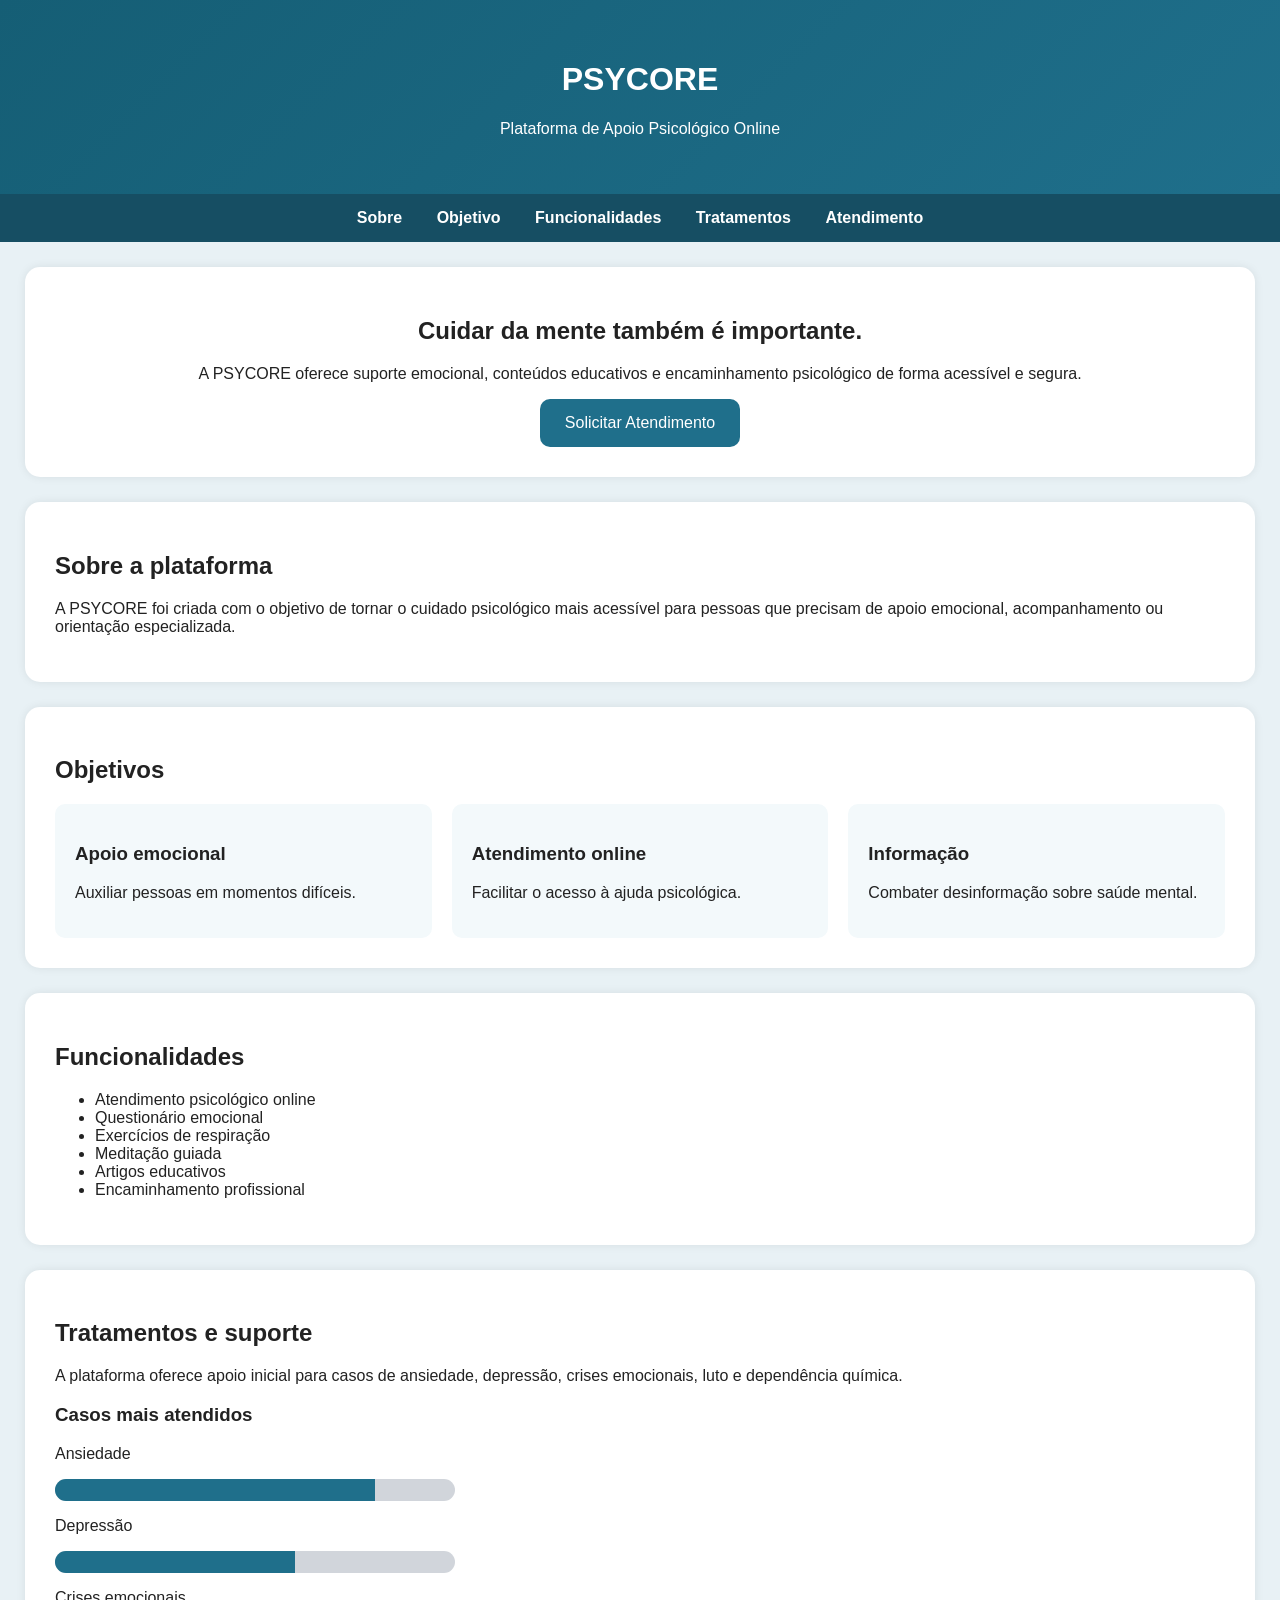
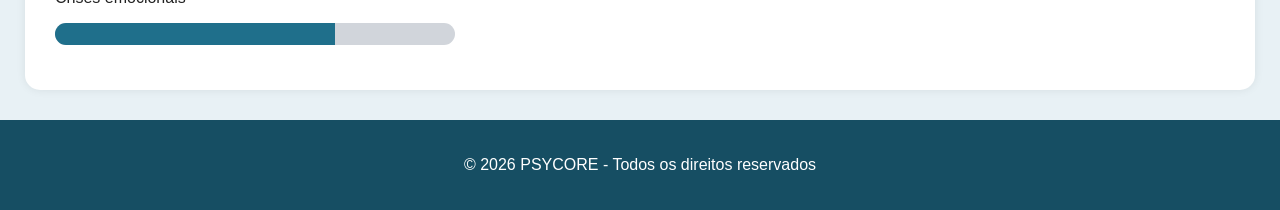
==== index.html @ dd737c74 "Add files via upload" ====
<!DOCTYPE html>
<html lang="pt-br">

<head>
    <meta charset="UTF-8">
    <meta name="viewport" content="width=device-width, initial-scale=1.0">
    <title>PSYCORE</title>
    <link rel="stylesheet" href="style.css">
</head>

<body>

    <header>
        <h1>PSYCORE</h1>
        <p>Plataforma de Apoio Psicológico Online</p>
    </header>

    <nav>
        <a href="#sobre">Sobre</a>
        <a href="#objetivo">Objetivo</a>
        <a href="#funcionalidades">Funcionalidades</a>
        <a href="#tratamentos">Tratamentos</a>
        <a href="atendimento.html">Atendimento</a>
    </nav>

    <section id="hero">
        <h2>Cuidar da mente também é importante.</h2>

        <p>
            A PSYCORE oferece suporte emocional, conteúdos educativos
            e encaminhamento psicológico de forma acessível e segura.
        </p>

        <a href="atendimento.html">
            <button>Solicitar Atendimento</button>
        </a>
    </section>

    <section id="sobre">

        <h2>Sobre a plataforma</h2>

        <p>
            A PSYCORE foi criada com o objetivo de tornar o cuidado psicológico
            mais acessível para pessoas que precisam de apoio emocional,
            acompanhamento ou orientação especializada.
        </p>

    </section>

    <section id="objetivo">

        <h2>Objetivos</h2>

        <div class="cards">

            <div class="card">
                <h3>Apoio emocional</h3>
                <p>Auxiliar pessoas em momentos difíceis.</p>
            </div>

            <div class="card">
                <h3>Atendimento online</h3>
                <p>Facilitar o acesso à ajuda psicológica.</p>
            </div>

            <div class="card">
                <h3>Informação</h3>
                <p>Combater desinformação sobre saúde mental.</p>
            </div>

        </div>

    </section>

    <section id="funcionalidades">

        <h2>Funcionalidades</h2>

        <ul>
            <li>Atendimento psicológico online</li>
            <li>Questionário emocional</li>
            <li>Exercícios de respiração</li>
            <li>Meditação guiada</li>
            <li>Artigos educativos</li>
            <li>Encaminhamento profissional</li>
        </ul>

    </section>

    <section id="tratamentos">

        <h2>Tratamentos e suporte</h2>

        <p>
            A plataforma oferece apoio inicial para casos de ansiedade,
            depressão, crises emocionais, luto e dependência química.
        </p>

        <div class="grafico">

            <h3>Casos mais atendidos</h3>

            <p>Ansiedade</p>
            <div class="barra">
                <div class="valor ansiedade"></div>
            </div>

            <p>Depressão</p>
            <div class="barra">
                <div class="valor depressao"></div>
            </div>

            <p>Crises emocionais</p>
            <div class="barra">
                <div class="valor crise"></div>
            </div>

        </div>

    </section>

    <footer>
        <p>© 2026 PSYCORE - Todos os direitos reservados</p>
    </footer>

</body>

</html>
---- style.css ----
body{
    margin: 0;
    font-family: Arial, Helvetica, sans-serif;
    background-color: #e8f1f5;
    color: #222;
}

header{
    background: linear-gradient(135deg, #155e75, #1f6f8b);
    color: white;
    text-align: center;
    padding: 40px;
}

nav{
    background-color: #164e63;
    padding: 15px;
    text-align: center;
}

nav a{
    color: white;
    text-decoration: none;
    margin: 15px;
    font-weight: bold;
    transition: 0.3s;
}

nav a:hover{
    color: #9be7ff;
}

section{
    background-color: white;
    margin: 25px;
    padding: 30px;
    border-radius: 15px;
    box-shadow: 0 0 10px rgba(0,0,0,0.08);
}

#hero{
    text-align: center;
}

button{
    background-color: #1f6f8b;
    color: white;
    border: none;
    padding: 15px 25px;
    border-radius: 10px;
    cursor: pointer;
    font-size: 16px;
    transition: 0.3s;
}

button:hover{
    background-color: #155e75;
}

.cards{
    display: flex;
    gap: 20px;
    flex-wrap: wrap;
}

.card{
    background-color: #f3f9fb;
    padding: 20px;
    border-radius: 10px;
    flex: 1;
    min-width: 200px;
}

.barra{
    width: 100%;
    max-width: 400px;
    height: 22px;
    background-color: #d1d5db;
    border-radius: 20px;
    overflow: hidden;
    margin-bottom: 15px;
}

.valor{
    height: 100%;
    background-color: #1f6f8b;
}

.ansiedade{
    width: 80%;
}

.depressao{
    width: 60%;
}

.crise{
    width: 70%;
}

footer{
    background-color: #164e63;
    color: white;
    text-align: center;
    padding: 20px;
    margin-top: 30px;
}
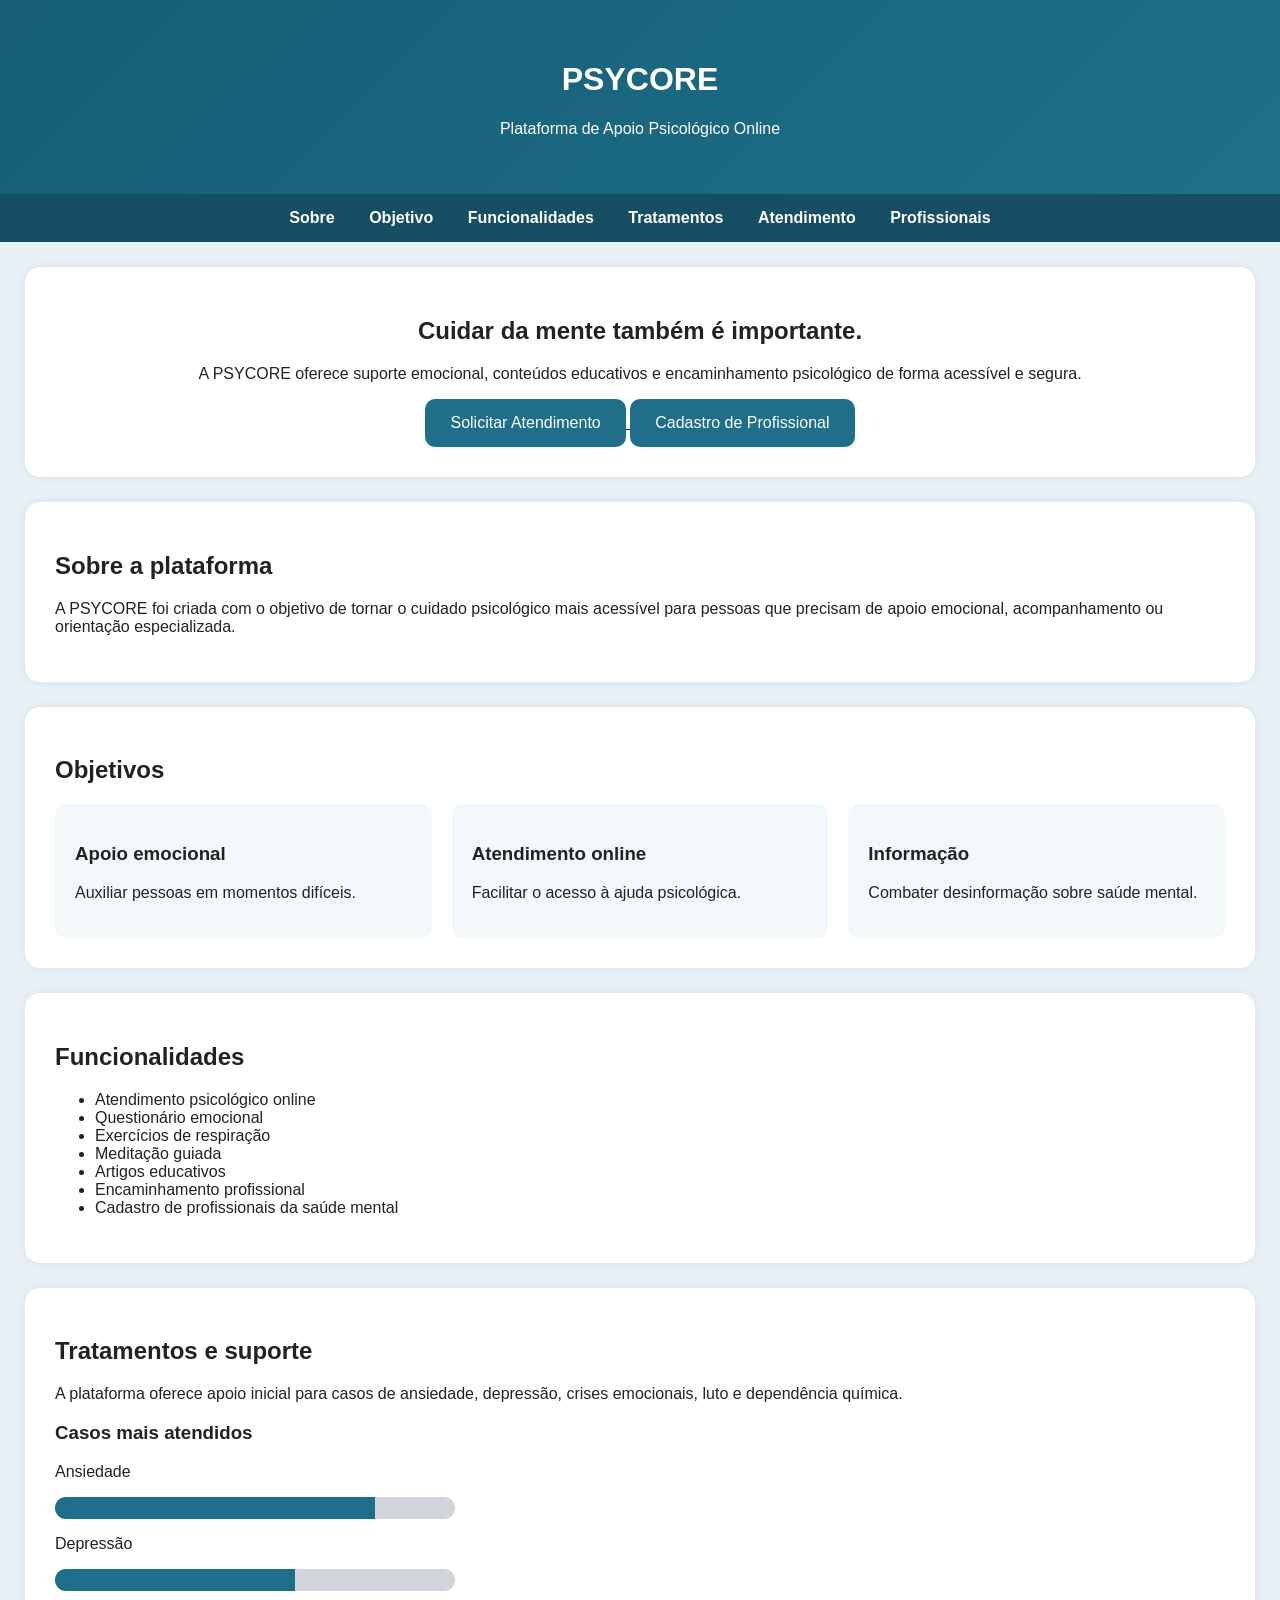
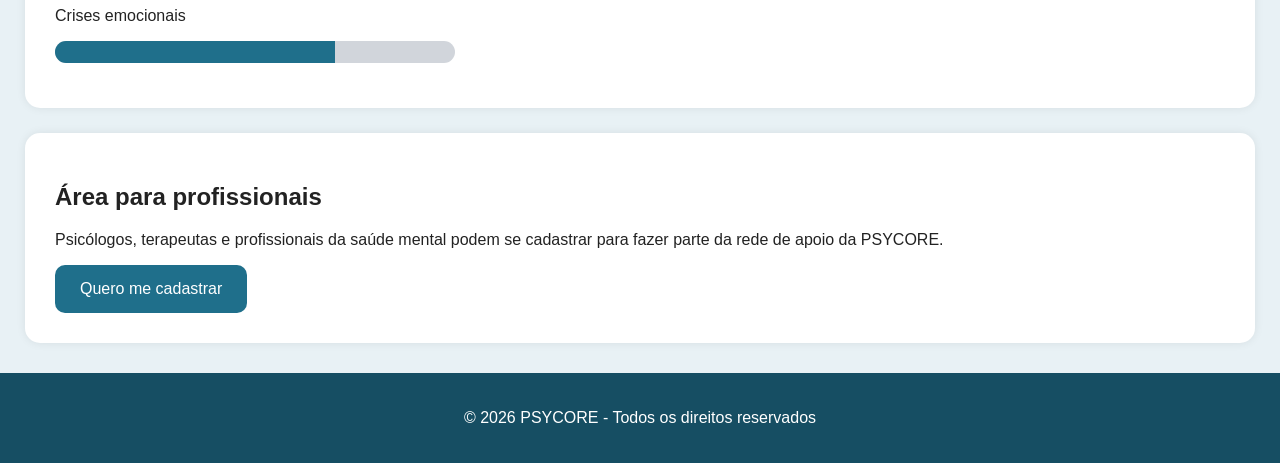
==== commit 4257c2f3: "Update index.html" ====
--- a/index.html
+++ b/index.html
@@ -21,6 +21,7 @@
         <a href="#funcionalidades">Funcionalidades</a>
         <a href="#tratamentos">Tratamentos</a>
         <a href="atendimento.html">Atendimento</a>
+        <a href="profissional.html">Profissionais</a>
     </nav>
 
     <section id="hero">
@@ -31,9 +32,15 @@
             e encaminhamento psicológico de forma acessível e segura.
         </p>
 
-        <a href="atendimento.html">
-            <button>Solicitar Atendimento</button>
-        </a>
+        <div class="botoes-hero">
+            <a href="atendimento.html">
+                <button>Solicitar Atendimento</button>
+            </a>
+
+            <a href="profissional.html">
+                <button class="botao-secundario">Cadastro de Profissional</button>
+            </a>
+        </div>
     </section>
 
     <section id="sobre">
@@ -84,6 +91,7 @@
             <li>Meditação guiada</li>
             <li>Artigos educativos</li>
             <li>Encaminhamento profissional</li>
+            <li>Cadastro de profissionais da saúde mental</li>
         </ul>
 
     </section>
@@ -120,10 +128,25 @@
 
     </section>
 
+    <section id="profissionais">
+
+        <h2>Área para profissionais</h2>
+
+        <p>
+            Psicólogos, terapeutas e profissionais da saúde mental podem se cadastrar
+            para fazer parte da rede de apoio da PSYCORE.
+        </p>
+
+        <a href="profissional.html">
+            <button>Quero me cadastrar</button>
+        </a>
+
+    </section>
+
     <footer>
         <p>© 2026 PSYCORE - Todos os direitos reservados</p>
     </footer>
 
 </body>
 
-</html>+</html>
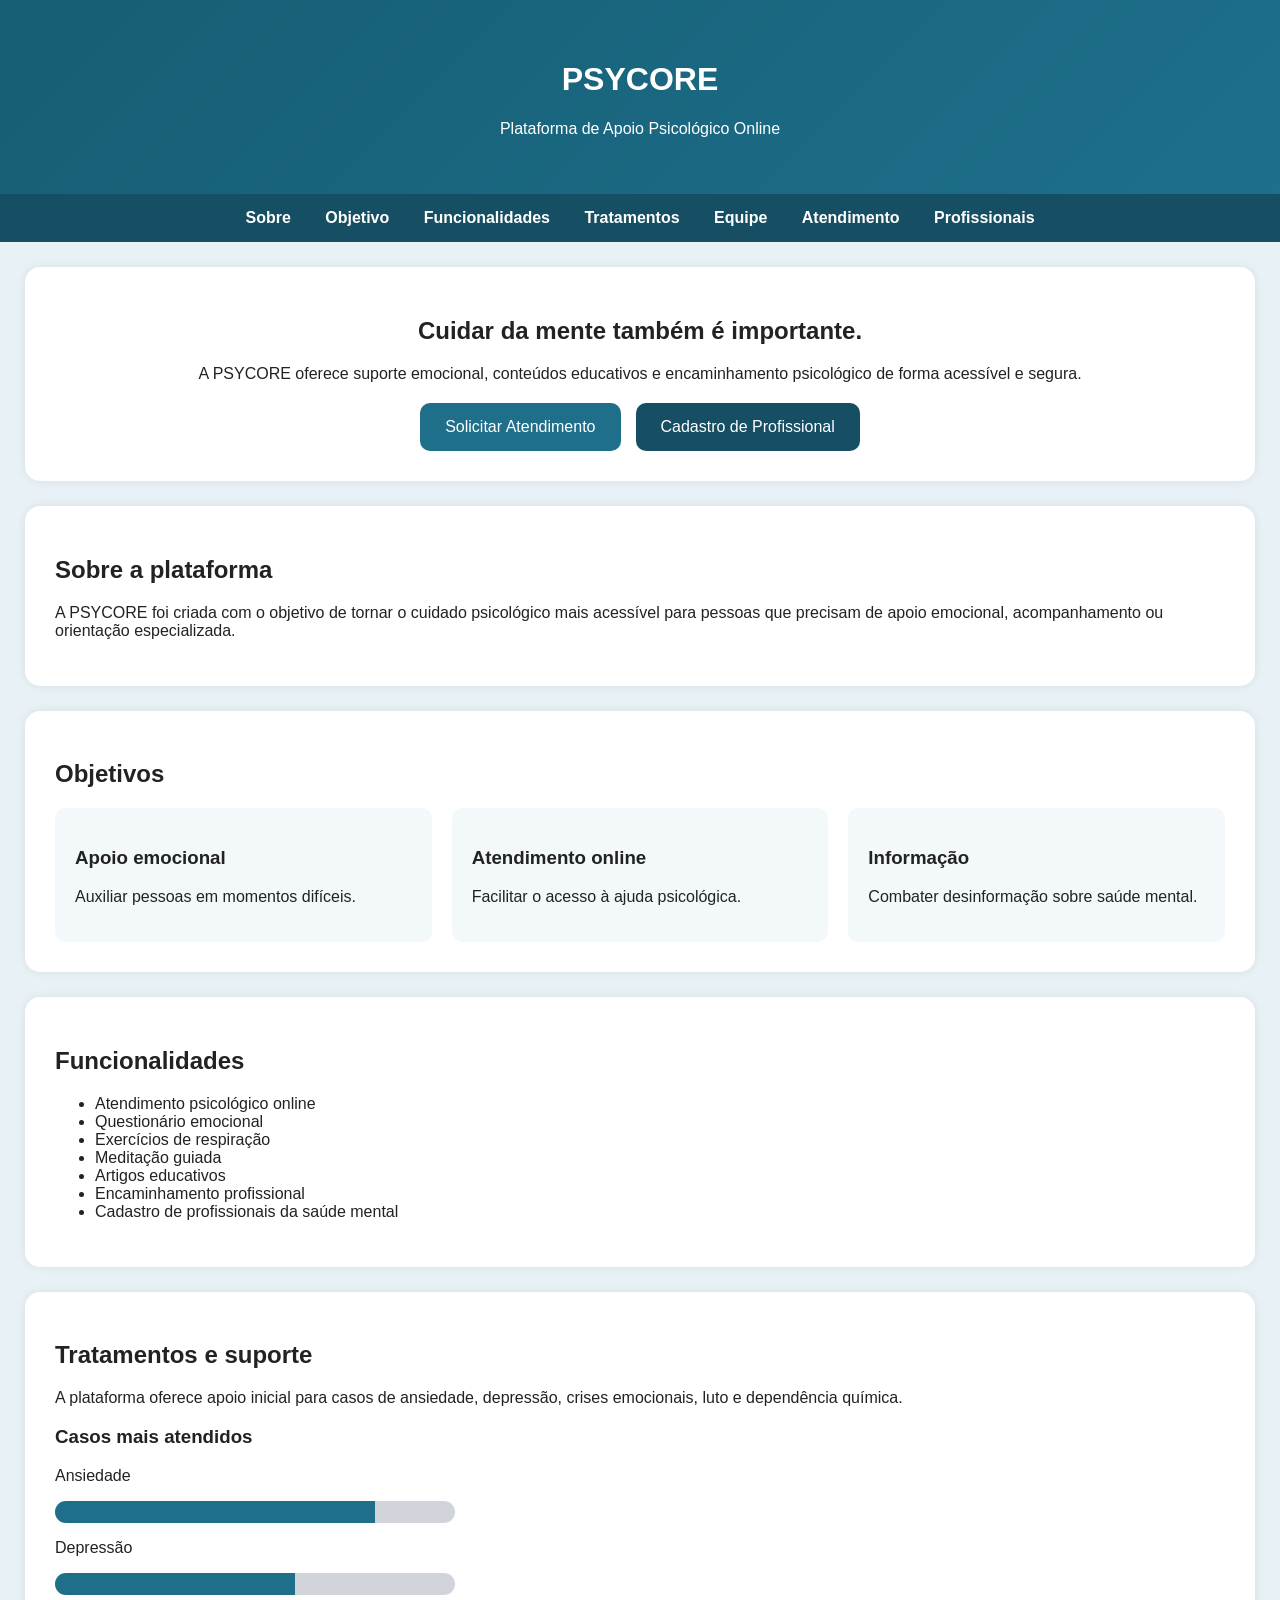
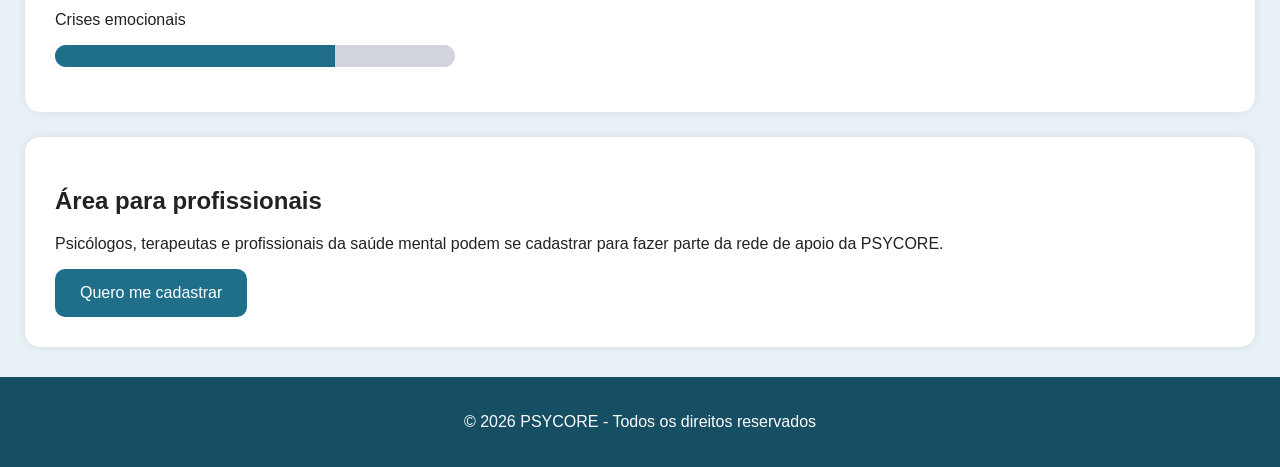
==== commit 4e305189: "Modify index.html with new navigation and content Updated the navigation links and added a new secti" ====
--- a/index.html
+++ b/index.html
@@ -20,6 +20,7 @@
         <a href="#objetivo">Objetivo</a>
         <a href="#funcionalidades">Funcionalidades</a>
         <a href="#tratamentos">Tratamentos</a>
+        <a href="Equipe.html">Equipe</a>
         <a href="atendimento.html">Atendimento</a>
         <a href="profissional.html">Profissionais</a>
     </nav>
--- a/style.css
+++ b/style.css
@@ -57,6 +57,22 @@
     background-color: #155e75;
 }
 
+.botoes-hero{
+    display: flex;
+    justify-content: center;
+    gap: 15px;
+    flex-wrap: wrap;
+    margin-top: 20px;
+}
+
+.botao-secundario{
+    background-color: #164e63;
+}
+
+.botao-secundario:hover{
+    background-color: #0f3a4a;
+}
+
 .cards{
     display: flex;
     gap: 20px;
@@ -104,4 +120,4 @@
     text-align: center;
     padding: 20px;
     margin-top: 30px;
-}+}
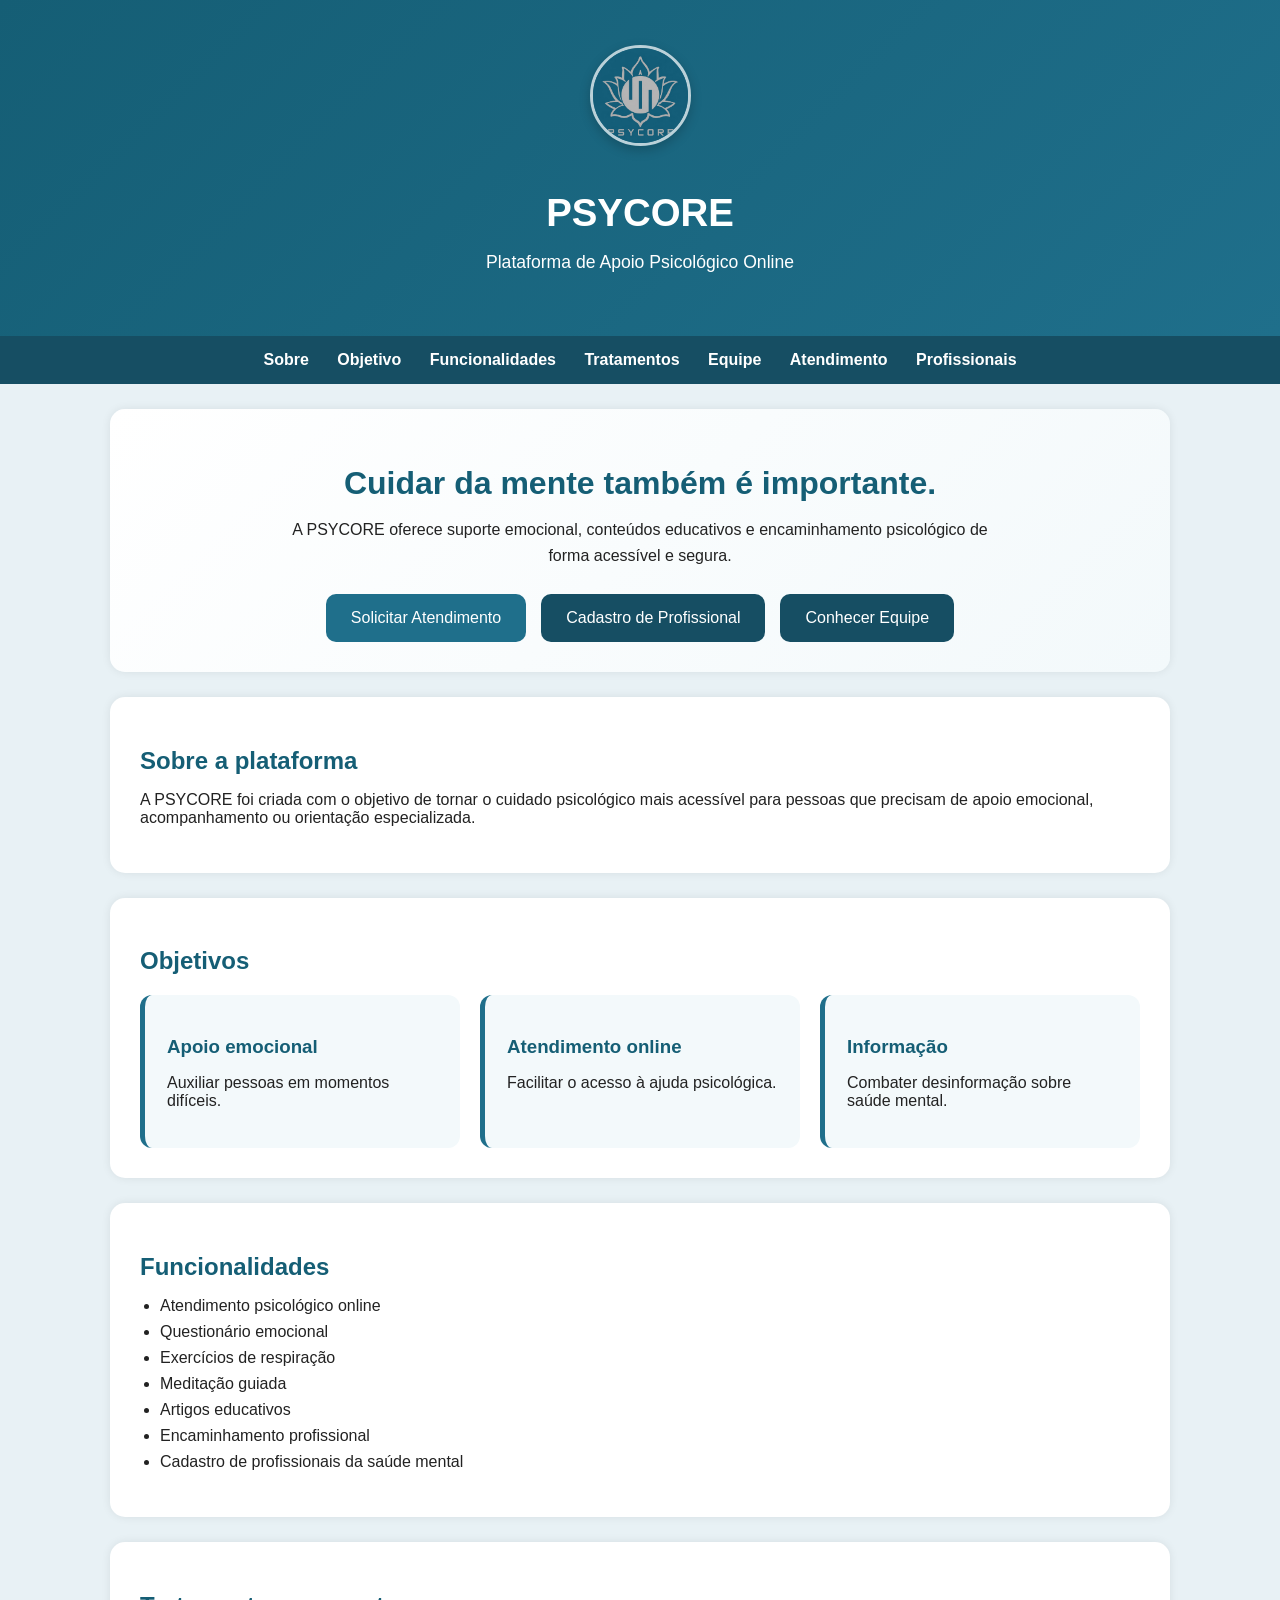
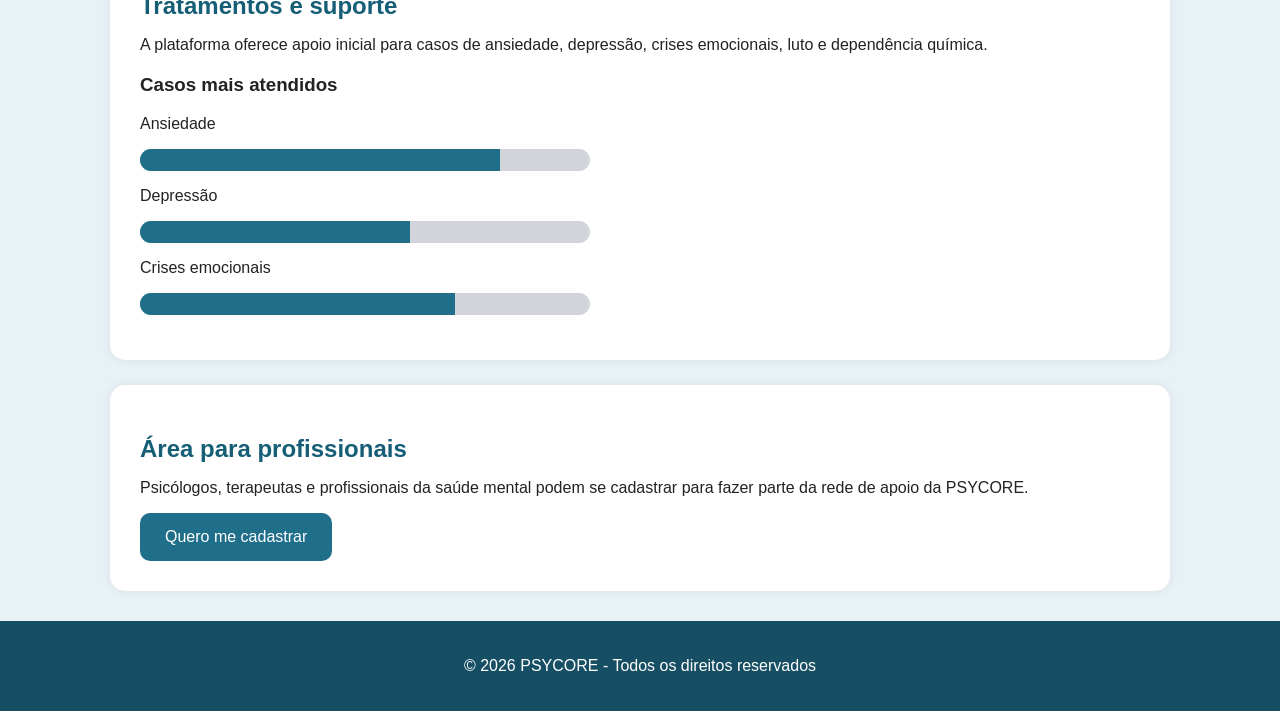
==== commit 798cdece: "Update index.html" ====
--- a/index.html
+++ b/index.html
@@ -10,143 +10,134 @@
 
 <body>
 
-    <header>
-        <h1>PSYCORE</h1>
-        <p>Plataforma de Apoio Psicológico Online</p>
-    </header>
+<header>
+    <img src="logo.png" alt="Logo da PSYCORE" class="logo-header">
+    <h1>PSYCORE</h1>
+    <p>Plataforma de Apoio Psicológico Online</p>
+</header>
 
-    <nav>
-        <a href="#sobre">Sobre</a>
-        <a href="#objetivo">Objetivo</a>
-        <a href="#funcionalidades">Funcionalidades</a>
-        <a href="#tratamentos">Tratamentos</a>
-        <a href="Equipe.html">Equipe</a>
-        <a href="atendimento.html">Atendimento</a>
-        <a href="profissional.html">Profissionais</a>
-    </nav>
+<nav>
+    <a href="#sobre">Sobre</a>
+    <a href="#objetivo">Objetivo</a>
+    <a href="#funcionalidades">Funcionalidades</a>
+    <a href="#tratamentos">Tratamentos</a>
+    <a href="Equipe.html">Equipe</a>
+    <a href="atendimento.html">Atendimento</a>
+    <a href="profissional.html">Profissionais</a>
+</nav>
 
-    <section id="hero">
-        <h2>Cuidar da mente também é importante.</h2>
+<section id="hero">
+    <h2>Cuidar da mente também é importante.</h2>
 
-        <p>
-            A PSYCORE oferece suporte emocional, conteúdos educativos
-            e encaminhamento psicológico de forma acessível e segura.
-        </p>
+    <p>
+        A PSYCORE oferece suporte emocional, conteúdos educativos
+        e encaminhamento psicológico de forma acessível e segura.
+    </p>
 
-        <div class="botoes-hero">
-            <a href="atendimento.html">
-                <button>Solicitar Atendimento</button>
-            </a>
+    <div class="botoes-hero">
+        <a href="atendimento.html">
+            <button>Solicitar Atendimento</button>
+        </a>
 
-            <a href="profissional.html">
-                <button class="botao-secundario">Cadastro de Profissional</button>
-            </a>
-        </div>
-    </section>
+        <a href="profissional.html">
+            <button class="botao-secundario">Cadastro de Profissional</button>
+        </a>
 
-    <section id="sobre">
+        <a href="Equipe.html">
+            <button class="botao-secundario">Conhecer Equipe</button>
+        </a>
+    </div>
+</section>
 
-        <h2>Sobre a plataforma</h2>
+<section id="sobre">
+    <h2>Sobre a plataforma</h2>
 
-        <p>
-            A PSYCORE foi criada com o objetivo de tornar o cuidado psicológico
-            mais acessível para pessoas que precisam de apoio emocional,
-            acompanhamento ou orientação especializada.
-        </p>
+    <p>
+        A PSYCORE foi criada com o objetivo de tornar o cuidado psicológico
+        mais acessível para pessoas que precisam de apoio emocional,
+        acompanhamento ou orientação especializada.
+    </p>
+</section>
 
-    </section>
+<section id="objetivo">
+    <h2>Objetivos</h2>
 
-    <section id="objetivo">
-
-        <h2>Objetivos</h2>
-
-        <div class="cards">
-
-            <div class="card">
-                <h3>Apoio emocional</h3>
-                <p>Auxiliar pessoas em momentos difíceis.</p>
-            </div>
-
-            <div class="card">
-                <h3>Atendimento online</h3>
-                <p>Facilitar o acesso à ajuda psicológica.</p>
-            </div>
-
-            <div class="card">
-                <h3>Informação</h3>
-                <p>Combater desinformação sobre saúde mental.</p>
-            </div>
-
+    <div class="cards">
+        <div class="card">
+            <h3>Apoio emocional</h3>
+            <p>Auxiliar pessoas em momentos difíceis.</p>
         </div>
 
-    </section>
-
-    <section id="funcionalidades">
-
-        <h2>Funcionalidades</h2>
-
-        <ul>
-            <li>Atendimento psicológico online</li>
-            <li>Questionário emocional</li>
-            <li>Exercícios de respiração</li>
-            <li>Meditação guiada</li>
-            <li>Artigos educativos</li>
-            <li>Encaminhamento profissional</li>
-            <li>Cadastro de profissionais da saúde mental</li>
-        </ul>
-
-    </section>
-
-    <section id="tratamentos">
-
-        <h2>Tratamentos e suporte</h2>
-
-        <p>
-            A plataforma oferece apoio inicial para casos de ansiedade,
-            depressão, crises emocionais, luto e dependência química.
-        </p>
-
-        <div class="grafico">
-
-            <h3>Casos mais atendidos</h3>
-
-            <p>Ansiedade</p>
-            <div class="barra">
-                <div class="valor ansiedade"></div>
-            </div>
-
-            <p>Depressão</p>
-            <div class="barra">
-                <div class="valor depressao"></div>
-            </div>
-
-            <p>Crises emocionais</p>
-            <div class="barra">
-                <div class="valor crise"></div>
-            </div>
-
+        <div class="card">
+            <h3>Atendimento online</h3>
+            <p>Facilitar o acesso à ajuda psicológica.</p>
         </div>
 
-    </section>
+        <div class="card">
+            <h3>Informação</h3>
+            <p>Combater desinformação sobre saúde mental.</p>
+        </div>
+    </div>
+</section>
 
-    <section id="profissionais">
+<section id="funcionalidades">
+    <h2>Funcionalidades</h2>
 
-        <h2>Área para profissionais</h2>
+    <ul>
+        <li>Atendimento psicológico online</li>
+        <li>Questionário emocional</li>
+        <li>Exercícios de respiração</li>
+        <li>Meditação guiada</li>
+        <li>Artigos educativos</li>
+        <li>Encaminhamento profissional</li>
+        <li>Cadastro de profissionais da saúde mental</li>
+    </ul>
+</section>
 
-        <p>
-            Psicólogos, terapeutas e profissionais da saúde mental podem se cadastrar
-            para fazer parte da rede de apoio da PSYCORE.
-        </p>
+<section id="tratamentos">
+    <h2>Tratamentos e suporte</h2>
 
-        <a href="profissional.html">
-            <button>Quero me cadastrar</button>
-        </a>
+    <p>
+        A plataforma oferece apoio inicial para casos de ansiedade,
+        depressão, crises emocionais, luto e dependência química.
+    </p>
 
-    </section>
+    <div class="grafico">
+        <h3>Casos mais atendidos</h3>
 
-    <footer>
-        <p>© 2026 PSYCORE - Todos os direitos reservados</p>
-    </footer>
+        <p>Ansiedade</p>
+        <div class="barra">
+            <div class="valor ansiedade"></div>
+        </div>
+
+        <p>Depressão</p>
+        <div class="barra">
+            <div class="valor depressao"></div>
+        </div>
+
+        <p>Crises emocionais</p>
+        <div class="barra">
+            <div class="valor crise"></div>
+        </div>
+    </div>
+</section>
+
+<section id="profissionais">
+    <h2>Área para profissionais</h2>
+
+    <p>
+        Psicólogos, terapeutas e profissionais da saúde mental podem se cadastrar
+        para fazer parte da rede de apoio da PSYCORE.
+    </p>
+
+    <a href="profissional.html">
+        <button>Quero me cadastrar</button>
+    </a>
+</section>
+
+<footer>
+    <p>© 2026 PSYCORE - Todos os direitos reservados</p>
+</footer>
 
 </body>
 
--- a/style.css
+++ b/style.css
@@ -9,19 +9,41 @@
     background: linear-gradient(135deg, #155e75, #1f6f8b);
     color: white;
     text-align: center;
-    padding: 40px;
+    padding: 45px 20px;
+}
+
+header h1{
+    font-size: 2.4rem;
+    margin-bottom: 10px;
+}
+
+header p{
+    font-size: 1.1rem;
+}
+
+.logo-header{
+    width: 95px;
+    height: 95px;
+    object-fit: cover;
+    border-radius: 50%;
+    margin-bottom: 15px;
+    border: 3px solid rgba(255,255,255,0.7);
+    box-shadow: 0 4px 12px rgba(0,0,0,0.2);
 }
 
 nav{
     background-color: #164e63;
     padding: 15px;
     text-align: center;
+    position: sticky;
+    top: 0;
+    z-index: 10;
 }
 
 nav a{
     color: white;
     text-decoration: none;
-    margin: 15px;
+    margin: 12px;
     font-weight: bold;
     transition: 0.3s;
 }
@@ -32,14 +54,34 @@
 
 section{
     background-color: white;
-    margin: 25px;
+    margin: 25px auto;
     padding: 30px;
     border-radius: 15px;
     box-shadow: 0 0 10px rgba(0,0,0,0.08);
+    width: 90%;
+    max-width: 1000px;
 }
 
 #hero{
     text-align: center;
+    background: linear-gradient(135deg, #ffffff, #f3f9fb);
+}
+
+#hero h2{
+    color: #155e75;
+    font-size: 2rem;
+    margin-bottom: 15px;
+}
+
+#hero p{
+    max-width: 700px;
+    margin: 0 auto;
+    line-height: 1.6;
+}
+
+h2{
+    color: #155e75;
+    margin-bottom: 15px;
 }
 
 button{
@@ -55,6 +97,7 @@
 
 button:hover{
     background-color: #155e75;
+    transform: scale(1.03);
 }
 
 .botoes-hero{
@@ -62,7 +105,7 @@
     justify-content: center;
     gap: 15px;
     flex-wrap: wrap;
-    margin-top: 20px;
+    margin-top: 25px;
 }
 
 .botao-secundario{
@@ -77,19 +120,44 @@
     display: flex;
     gap: 20px;
     flex-wrap: wrap;
+    margin-top: 20px;
 }
 
 .card{
     background-color: #f3f9fb;
-    padding: 20px;
-    border-radius: 10px;
+    padding: 22px;
+    border-radius: 12px;
     flex: 1;
-    min-width: 200px;
+    min-width: 220px;
+    border-left: 5px solid #1f6f8b;
+    transition: 0.3s;
+}
+
+.card:hover{
+    transform: translateY(-5px);
+    box-shadow: 0 4px 12px rgba(0,0,0,0.12);
+}
+
+.card h3{
+    color: #155e75;
+    margin-bottom: 10px;
+}
+
+ul{
+    padding-left: 20px;
+}
+
+li{
+    margin-bottom: 8px;
+}
+
+.grafico{
+    margin-top: 20px;
 }
 
 .barra{
     width: 100%;
-    max-width: 400px;
+    max-width: 450px;
     height: 22px;
     background-color: #d1d5db;
     border-radius: 20px;
@@ -114,6 +182,36 @@
     width: 70%;
 }
 
+.perfil{
+    display: block;
+    max-width: 190px;
+    width: 100%;
+    border-radius: 50%;
+    margin: 20px auto;
+    border: 5px solid #1f6f8b;
+}
+
+.funcao{
+    text-align: center;
+    background-color: #f3f9fb;
+    border-left: 5px solid #1f6f8b;
+    padding: 15px;
+    border-radius: 10px;
+    margin-bottom: 20px;
+    font-weight: bold;
+    color: #164e63;
+}
+
+blockquote{
+    background-color: #f3f9fb;
+    border-left: 5px solid #1f6f8b;
+    padding: 15px;
+    border-radius: 8px;
+    color: #164e63;
+    font-style: italic;
+    margin-top: 15px;
+}
+
 footer{
     background-color: #164e63;
     color: white;
@@ -121,3 +219,57 @@
     padding: 20px;
     margin-top: 30px;
 }
+
+@media(max-width: 600px){
+    header{
+        padding: 30px 15px;
+    }
+
+    header h1{
+        font-size: 1.8rem;
+    }
+
+    header p{
+        font-size: 1rem;
+    }
+
+    .logo-header{
+        width: 80px;
+        height: 80px;
+    }
+
+    nav{
+        position: static;
+    }
+
+    nav a{
+        display: block;
+        margin: 10px 0;
+    }
+
+    section{
+        width: 85%;
+        margin: 18px auto;
+        padding: 22px;
+    }
+
+    #hero h2{
+        font-size: 1.5rem;
+    }
+
+    .cards{
+        flex-direction: column;
+    }
+
+    button{
+        width: 100%;
+    }
+
+    .botoes-hero{
+        flex-direction: column;
+    }
+
+    .perfil{
+        max-width: 150px;
+    }
+}
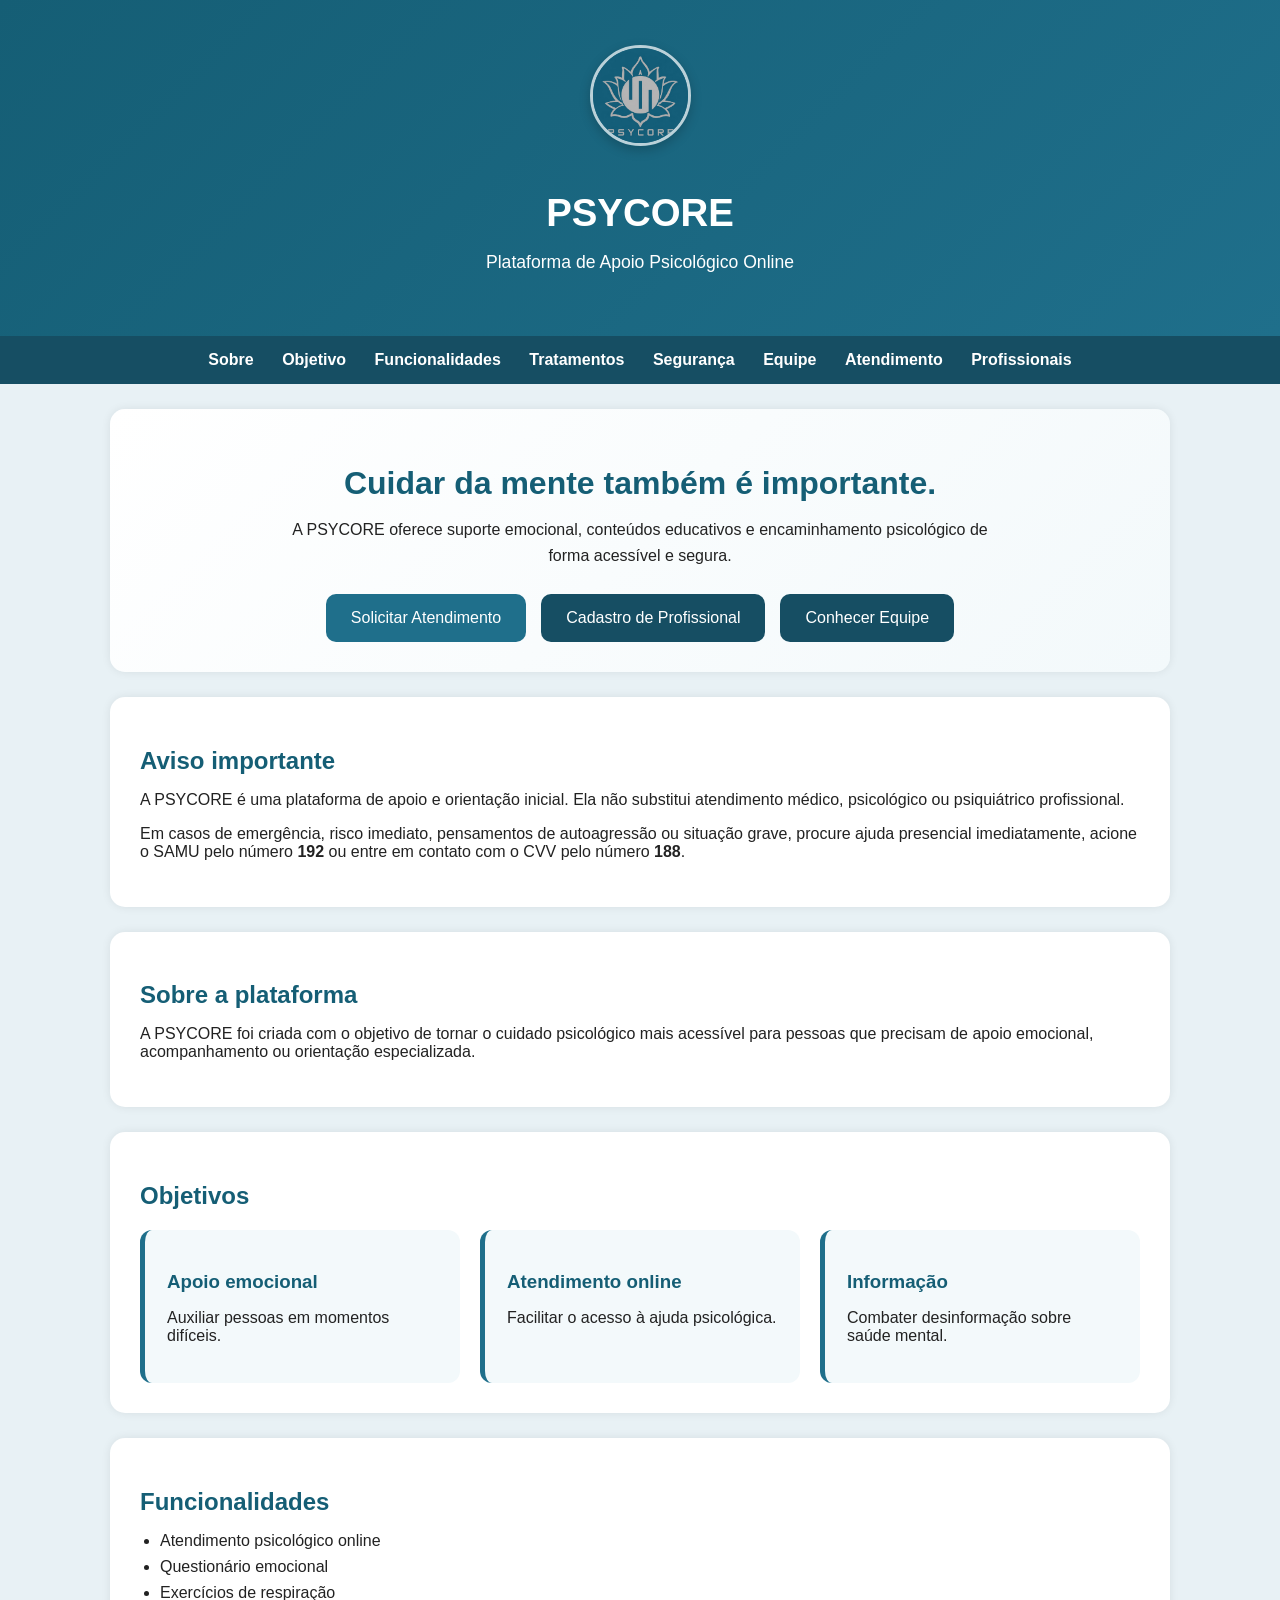
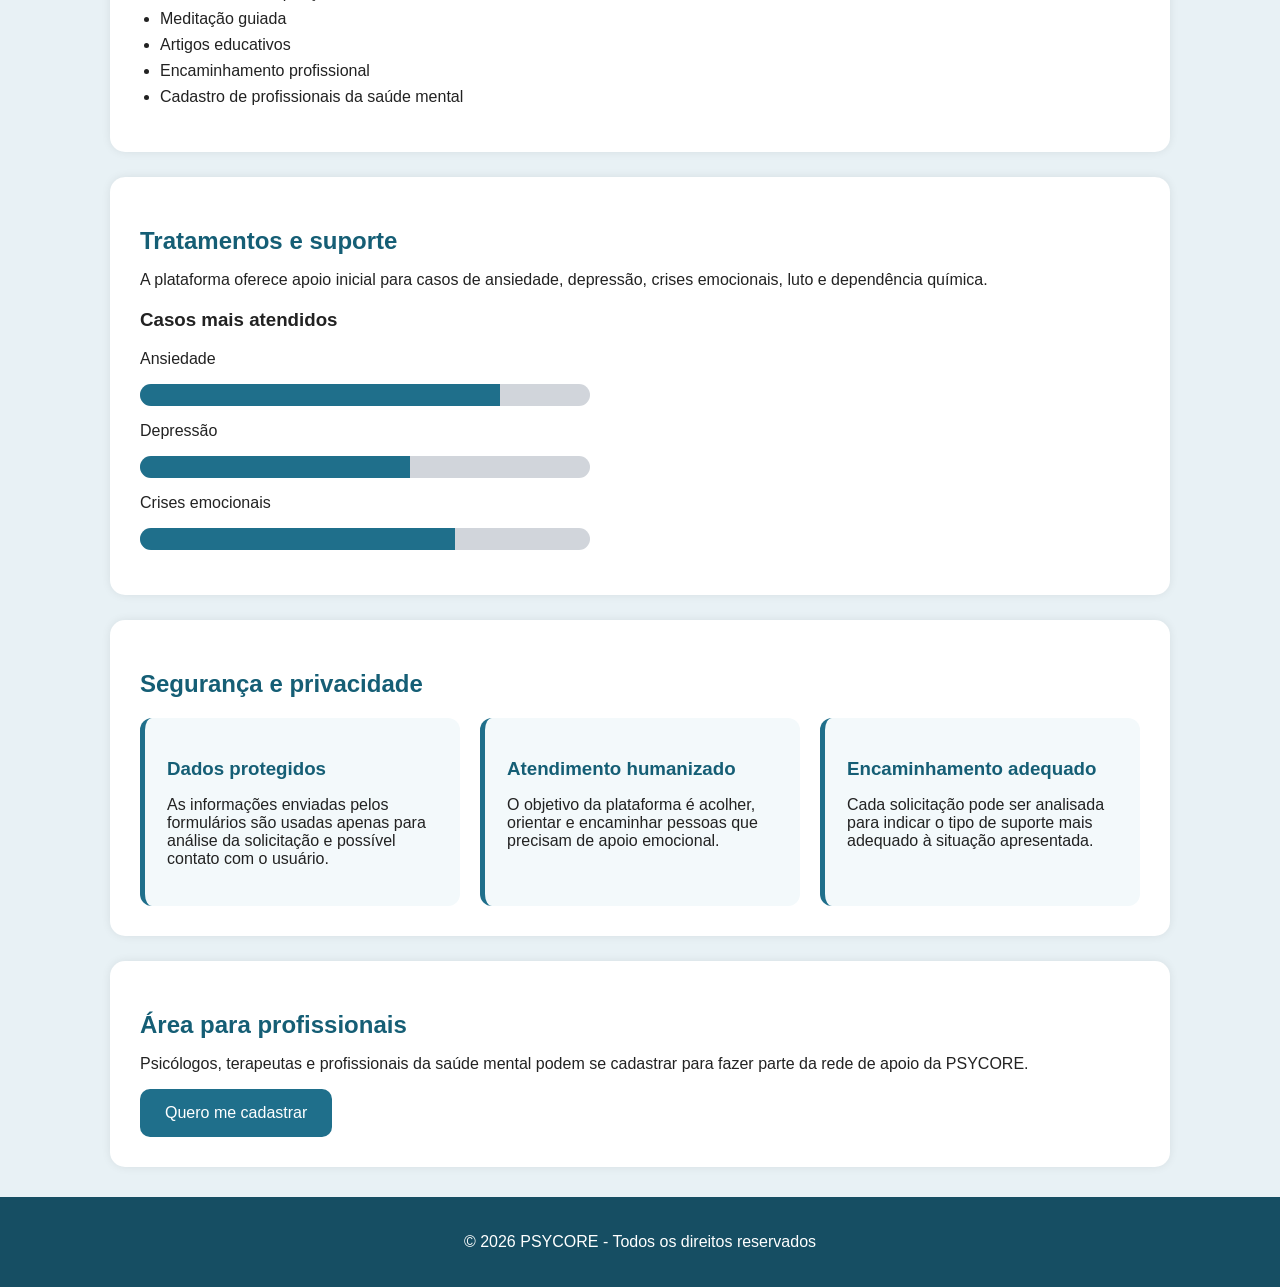
==== commit 0c86b120: "Update index.html" ====
--- a/index.html
+++ b/index.html
@@ -21,6 +21,7 @@
     <a href="#objetivo">Objetivo</a>
     <a href="#funcionalidades">Funcionalidades</a>
     <a href="#tratamentos">Tratamentos</a>
+    <a href="#seguranca">Segurança</a>
     <a href="Equipe.html">Equipe</a>
     <a href="atendimento.html">Atendimento</a>
     <a href="profissional.html">Profissionais</a>
@@ -47,6 +48,22 @@
             <button class="botao-secundario">Conhecer Equipe</button>
         </a>
     </div>
+</section>
+
+<section class="aviso-importante">
+    <h2>Aviso importante</h2>
+
+    <p>
+        A PSYCORE é uma plataforma de apoio e orientação inicial. Ela não substitui
+        atendimento médico, psicológico ou psiquiátrico profissional.
+    </p>
+
+    <p>
+        Em casos de emergência, risco imediato, pensamentos de autoagressão ou
+        situação grave, procure ajuda presencial imediatamente, acione o SAMU pelo
+        número <strong>192</strong> ou entre em contato com o CVV pelo número
+        <strong>188</strong>.
+    </p>
 </section>
 
 <section id="sobre">
@@ -122,6 +139,36 @@
     </div>
 </section>
 
+<section id="seguranca">
+    <h2>Segurança e privacidade</h2>
+
+    <div class="cards">
+        <div class="card">
+            <h3>Dados protegidos</h3>
+            <p>
+                As informações enviadas pelos formulários são usadas apenas para
+                análise da solicitação e possível contato com o usuário.
+            </p>
+        </div>
+
+        <div class="card">
+            <h3>Atendimento humanizado</h3>
+            <p>
+                O objetivo da plataforma é acolher, orientar e encaminhar pessoas
+                que precisam de apoio emocional.
+            </p>
+        </div>
+
+        <div class="card">
+            <h3>Encaminhamento adequado</h3>
+            <p>
+                Cada solicitação pode ser analisada para indicar o tipo de suporte
+                mais adequado à situação apresentada.
+            </p>
+        </div>
+    </div>
+</section>
+
 <section id="profissionais">
     <h2>Área para profissionais</h2>
 
